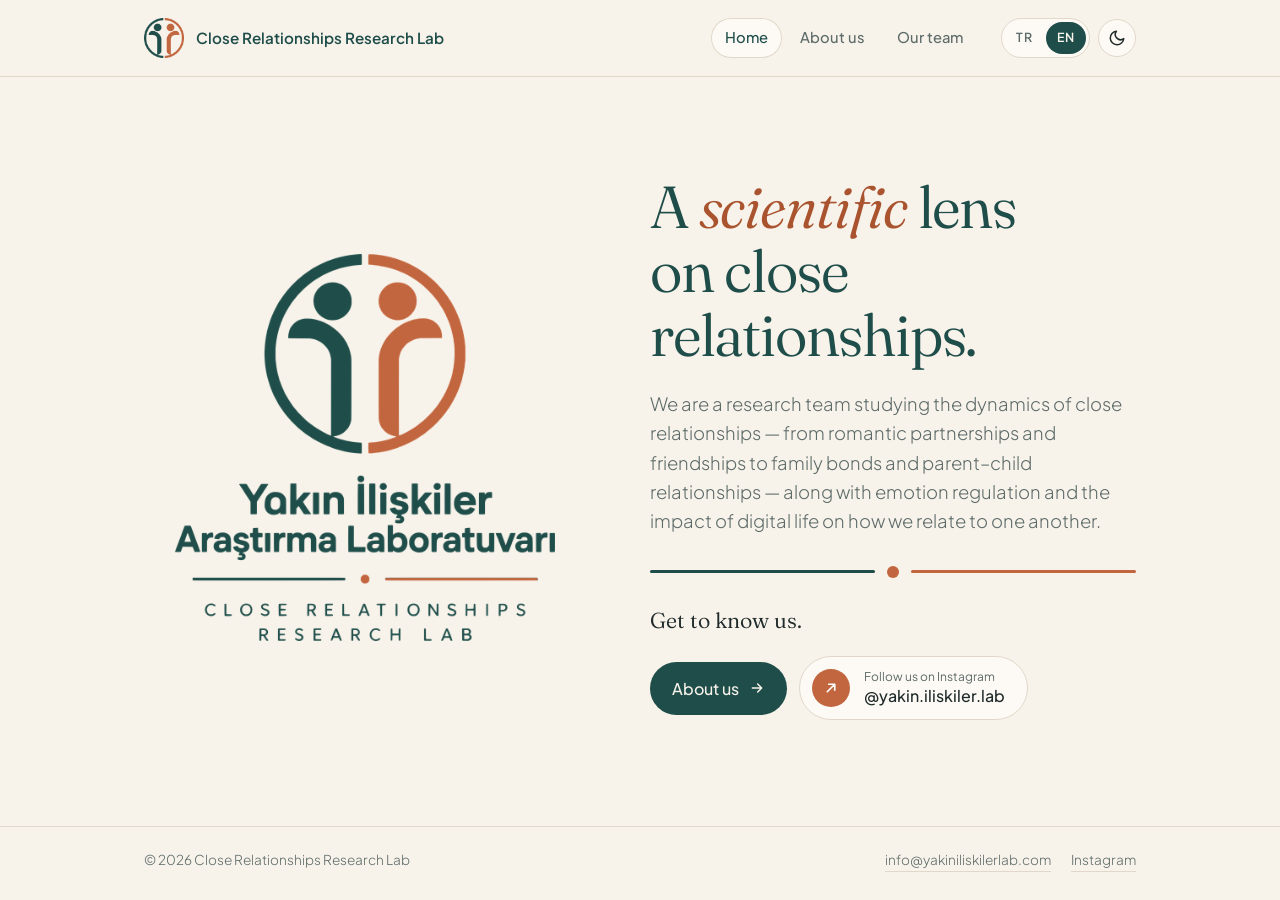
==== index.html @ b5c1ec2b "Add files via upload" ====
<!doctype html>
<html lang="tr"
  data-title-tr="Yakın İlişkiler Araştırma Laboratuvarı"
  data-title-en="Close Relationships Research Lab"
  data-desc-tr="Yakın İlişkiler Araştırma Laboratuvarı — romantik, arkadaşlık ve aile ilişkileri üzerine araştırmalar."
  data-desc-en="Close Relationships Research Lab — research on romantic, friendship and family relationships.">
<head>
<meta charset="utf-8">
<meta name="viewport" content="width=device-width, initial-scale=1">
<title>Yakın İlişkiler Araştırma Laboratuvarı</title>
<meta name="description" content="Yakın İlişkiler Araştırma Laboratuvarı — romantik, arkadaşlık ve aile ilişkileri üzerine araştırmalar.">
<meta name="theme-color" content="#f7f2ea">
<meta property="og:title" content="Yakın İlişkiler Araştırma Laboratuvarı · Close Relationships Research Lab">
<meta property="og:description" content="Yakın ilişkilere bilimsel bir bakış · A scientific lens on close relationships">
<meta property="og:type" content="website">
<meta property="og:url" content="https://yakiniliskilerlab.com/">
<meta property="og:image" content="https://yakiniliskilerlab.com/logo-light.png">
<link rel="canonical" href="https://yakiniliskilerlab.com/">

<!-- Ziyaret sayacı: Cloudflare Web Analytics (çerezsiz) -->
<script type="module" src="https://static.cloudflareinsights.com/beacon.min.js" data-cf-beacon='{"token": "48c4dcce47294892a5597a2c69c73c7a"}'></script>
<link rel="icon" type="image/png" href="favicon.png">
<link rel="apple-touch-icon" href="apple-touch-icon.png">

<!-- Dil ve tema, sayfa çizilmeden önce belirlenir (yanıp sönmeyi önler) -->
<script>
(function () {
  var d = document.documentElement, l, t;
  try { l = localStorage.getItem("lang"); t = localStorage.getItem("theme"); } catch (e) {}
  var q = new URLSearchParams(location.search).get("lang");
  if (q === "tr" || q === "en") l = q;
  if (l !== "tr" && l !== "en") l = /^tr/i.test(navigator.language || "tr") ? "tr" : "en";
  d.lang = l;
  if (t === "light" || t === "dark") d.setAttribute("data-theme", t);
})();
</script>

<link rel="preconnect" href="https://fonts.googleapis.com">
<link rel="preconnect" href="https://fonts.gstatic.com" crossorigin>
<link href="https://fonts.googleapis.com/css2?family=Fraunces:ital,opsz,wght@0,9..144,300..600;1,9..144,300..600&family=Plus+Jakarta+Sans:wght@300;400;500;600&display=swap" rel="stylesheet">
<link rel="stylesheet" href="site.css?v=2026-10-17">
<script src="site.js?v=2026-10-17" defer></script>
</head>
<body>

<header class="site-header">
  <div class="wrap">
    <a class="brand" href="./">
      <img class="logo-light" src="mark-light.png" alt="" width="40" height="40">
      <img class="logo-dark" src="mark-dark.png" alt="" width="40" height="40">
      <span class="brand-text">
        <span data-l="tr">Yakın İlişkiler Araştırma Laboratuvarı</span>
        <span data-l="en">Close Relationships Research Lab</span>
      </span>
    </a>

    <nav class="site-nav" aria-label="Menü">
      <a href="./" aria-current="page"><span data-l="tr">Ana Sayfa</span><span data-l="en">Home</span></a>
      <a href="hakkimizda"><span data-l="tr">Hakkımızda</span><span data-l="en">About us</span></a>
      <a href="ekibimiz"><span data-l="tr">Ekibimiz</span><span data-l="en">Our team</span></a>
    </nav>

    <div class="controls">
      <div class="lang-switch" role="group" aria-label="Dil / Language">
        <button type="button" data-set-lang="tr" aria-pressed="true">TR</button>
        <button type="button" data-set-lang="en" aria-pressed="false">EN</button>
      </div>
      <button type="button" class="icon-btn" id="theme-toggle"
        aria-label="Koyu / açık tema" data-aria-tr="Koyu / açık tema" data-aria-en="Toggle dark / light theme">
        <svg class="icon-moon" viewBox="0 0 24 24" fill="none" stroke="currentColor" stroke-width="2" stroke-linecap="round" stroke-linejoin="round" aria-hidden="true"><path d="M21 12.8A9 9 0 1 1 11.2 3a7 7 0 0 0 9.8 9.8z"/></svg>
        <svg class="icon-sun" viewBox="0 0 24 24" fill="none" stroke="currentColor" stroke-width="2" stroke-linecap="round" aria-hidden="true"><circle cx="12" cy="12" r="4"/><path d="M12 2v2M12 20v2M4.9 4.9l1.4 1.4M17.7 17.7l1.4 1.4M2 12h2M20 12h2M4.9 19.1l1.4-1.4M17.7 6.3l1.4-1.4"/></svg>
      </button>
    </div>
  </div>
</header>

<main class="hero">
  <div class="wrap">
    <div class="hero-logo">
      <img class="logo-light" src="logo-light.png" width="900" height="918"
        alt="Yakın İlişkiler Araştırma Laboratuvarı · Close Relationships Research Lab">
      <img class="logo-dark" src="logo-dark.png" width="900" height="918"
        alt="Yakın İlişkiler Araştırma Laboratuvarı · Close Relationships Research Lab">
    </div>

    <div>
      <h1>
        <span data-l="tr">Yakın ilişkilere<br><em>bilimsel</em> bir bakış.</span>
        <span data-l="en">A <em>scientific</em> lens<br>on close relationships.</span>
      </h1>

      <p class="lead">
        <span data-l="tr">Romantik ilişkilerden arkadaşlıklara, aile ilişkilerinden ebeveyn–çocuk bağına kadar yakın ilişkilerin dinamiklerini; duygu düzenlemeyi ve dijital yaşamın ilişkilerimize etkisini inceleyen bir araştırma ekibiyiz.</span>
        <span data-l="en">We are a research team studying the dynamics of close relationships — from romantic partnerships and friendships to family bonds and parent–child relationships — along with emotion regulation and the impact of digital life on how we relate to one another.</span>
      </p>

      <div class="divider" aria-hidden="true"><span></span></div>

      <p class="soon">
        <span data-l="tr">Bizi daha yakından tanıyın.</span>
        <span data-l="en">Get to know us.</span>
      </p>

      <div class="cta-row">
      <a class="btn" href="hakkimizda">
        <span data-l="tr">Hakkımızda</span><span data-l="en">About us</span>
        <svg viewBox="0 0 24 24" fill="none" stroke="currentColor" stroke-width="2.2" stroke-linecap="round" stroke-linejoin="round" aria-hidden="true"><path d="M5 12h14M13 6l6 6-6 6"/></svg>
      </a>
      <a class="ig" href="https://www.instagram.com/yakin.iliskiler.lab/" target="_blank" rel="noopener">
        <span class="dot">
          <svg viewBox="0 0 24 24" fill="none" stroke="currentColor" stroke-width="2.2" stroke-linecap="round" stroke-linejoin="round" aria-hidden="true"><path d="M7 17 17 7M9 7h8v8"/></svg>
        </span>
        <span>
          <small data-l="tr">Bizi Instagram'da takip edin</small>
          <small data-l="en">Follow us on Instagram</small>
          @yakin.iliskiler.lab
        </span>
      </a>
      </div>
    </div>
  </div>
</main>

<footer class="site-footer">
  <div class="wrap">
    <span>© <span data-year>2026</span>
      <span data-l="tr">Yakın İlişkiler Araştırma Laboratuvarı</span>
      <span data-l="en">Close Relationships Research Lab</span>
    </span>
    <span class="footer-links">
      <a href="mailto:info@yakiniliskilerlab.com">info@yakiniliskilerlab.com</a>
      <a href="https://www.instagram.com/yakin.iliskiler.lab/" target="_blank" rel="noopener">Instagram</a>
    </span>
  </div>
</footer>

</body>
</html>
---- site.css ----
/* ============================================================
   Yakın İlişkiler Araştırma Laboratuvarı — ortak stil dosyası
   Tüm sayfalar bu dosyayı kullanır.
   ============================================================ */

/* ---------- Renk paleti (logo ile uyumlu) ---------- */
:root {
  --teal: #1f4e4a;          /* logo koyu yeşil */
  --terra: #c1663f;         /* logo turuncu */

  --bg: #f7f2ea;            /* krem zemin */
  --surface: #fdfaf5;
  --ink: #1f2b2a;
  --muted: #5d6b69;
  --line: #e2d8ca;
  --accent: var(--terra);
  --accent-ink: #a9542f;    /* metin üzerinde yeterli kontrast için koyu turuncu */
  --brand: var(--teal);
  --on-brand: #f7f2ea;
  color-scheme: light;
}

:root[data-theme="dark"] {
  --bg: #132523;
  --surface: #1a2f2d;
  --ink: #f2ebe1;
  --muted: #a9b8b5;
  --line: #2c4441;
  --accent: #d97a52;
  --accent-ink: #e58c65;
  --brand: #f2ebe1;
  --on-brand: #132523;
  color-scheme: dark;
}

/* ---------- Dil görünürlüğü ---------- */
html[lang="tr"] [data-l="en"],
html[lang="en"] [data-l="tr"] { display: none !important; }

/* ---------- Tema'ya göre logo ---------- */
.logo-dark { display: none; }
:root[data-theme="dark"] .logo-light { display: none; }
:root[data-theme="dark"] .logo-dark { display: block; }

/* ---------- Temel ---------- */
* { box-sizing: border-box; margin: 0; padding: 0; }
html { -webkit-text-size-adjust: 100%; }
body {
  background: var(--bg);
  color: var(--ink);
  font-family: "Plus Jakarta Sans", system-ui, sans-serif;
  font-weight: 300;
  line-height: 1.6;
  min-height: 100vh;
  display: flex;
  flex-direction: column;
  -webkit-font-smoothing: antialiased;
  transition: background-color .25s, color .25s;
}
a { color: inherit; }
img { max-width: 100%; }
:focus-visible { outline: 2px solid var(--accent); outline-offset: 3px; border-radius: 6px; }

.wrap { width: 100%; max-width: 1040px; margin: 0 auto; padding: 0 24px; }

/* ---------- Üst bar ---------- */
.site-header { padding: 18px 0; border-bottom: 1px solid var(--line); }
.site-header .wrap { display: flex; align-items: center; justify-content: space-between; gap: 16px; }
.brand { display: flex; align-items: center; gap: 12px; text-decoration: none; min-width: 0; }
.brand img { width: 40px; height: auto; flex: none; }
.brand-text { font-weight: 600; font-size: .95rem; line-height: 1.2; color: var(--brand); }

.controls { display: flex; align-items: center; gap: 8px; flex: none; }
.lang-switch {
  display: inline-flex; padding: 3px; gap: 2px;
  background: var(--surface); border: 1px solid var(--line); border-radius: 999px;
}
.lang-switch button {
  font: inherit; font-size: .78rem; font-weight: 600; letter-spacing: .06em;
  padding: 6px 11px; border: 0; border-radius: 999px; cursor: pointer;
  background: transparent; color: var(--muted);
}
.lang-switch button[aria-pressed="true"] { background: var(--brand); color: var(--on-brand); }
.icon-btn {
  width: 38px; height: 38px; display: grid; place-items: center;
  background: var(--surface); border: 1px solid var(--line); border-radius: 50%;
  color: var(--ink); cursor: pointer;
}
.icon-btn:hover, .lang-switch button:hover:not([aria-pressed="true"]) { color: var(--accent-ink); }
.icon-btn svg { width: 18px; height: 18px; }
.icon-sun { display: none; }
:root[data-theme="dark"] .icon-sun { display: block; }
:root[data-theme="dark"] .icon-moon { display: none; }

/* ---------- Ana içerik: yakında ---------- */
.hero { flex: 1; display: flex; align-items: center; padding: 64px 0 72px; }
.hero .wrap { display: grid; grid-template-columns: minmax(0, 1fr) minmax(0, 1.1fr); gap: 64px; align-items: center; }
.hero-logo { display: flex; justify-content: center; }
.hero-logo img { width: 100%; max-width: 380px; height: auto; }

.eyebrow {
  display: inline-flex; align-items: center; gap: 10px;
  font-size: .76rem; font-weight: 600; text-transform: uppercase; letter-spacing: .14em;
  color: var(--accent-ink); margin-bottom: 22px;
}
.eyebrow::before {
  content: ""; width: 8px; height: 8px; border-radius: 50%; background: var(--accent);
  animation: pulse 2.4s ease-in-out infinite;
}
@keyframes pulse { 0%,100% { opacity: 1; transform: scale(1); } 50% { opacity: .35; transform: scale(.7); } }

h1 {
  font-family: "Fraunces", Georgia, serif; font-weight: 350;
  font-size: clamp(2.2rem, 5.2vw, 3.7rem); line-height: 1.08; letter-spacing: -.02em;
  color: var(--brand); margin-bottom: 22px;
}
h1 em { font-style: italic; font-weight: 350; color: var(--accent-ink); }
.lead { font-weight: 300; font-size: clamp(1rem, 1.8vw, 1.15rem); color: var(--muted); max-width: 520px; margin-bottom: 30px; }

.divider { display: flex; align-items: center; gap: 12px; max-width: 520px; margin-bottom: 26px; }
.divider::before, .divider::after { content: ""; flex: 1; height: 3px; border-radius: 3px; }
.divider::before { background: var(--brand); }
.divider::after { background: var(--accent); }
.divider span { width: 12px; height: 12px; border-radius: 50%; background: var(--accent); }

.soon { font-family: "Fraunces", Georgia, serif; font-weight: 350; font-size: 1.35rem; color: var(--ink); margin-bottom: 18px; }

.ig {
  display: inline-flex; align-items: center; gap: 14px;
  padding: 12px 22px 12px 12px;
  background: var(--surface); border: 1px solid var(--line); border-radius: 999px;
  text-decoration: none; font-weight: 500;
  transition: border-color .2s, transform .2s;
}
.ig:hover { border-color: var(--accent); transform: translateY(-2px); }
.ig .dot {
  width: 38px; height: 38px; border-radius: 50%; flex: none;
  background: var(--accent); color: #fff; display: grid; place-items: center;
}
.ig .dot svg { width: 18px; height: 18px; }
.ig small { display: block; font-size: .75rem; font-weight: 400; color: var(--muted); line-height: 1.2; }
.ig > span:last-child { line-height: 1.35; }

/* ---------- Alt bilgi ---------- */
.site-footer { border-top: 1px solid var(--line); padding: 22px 0 28px; font-size: .85rem; color: var(--muted); }
.site-footer .wrap { display: flex; justify-content: space-between; gap: 12px; flex-wrap: wrap; }

/* ---------- Mobil ---------- */
@media (max-width: 760px) {
  .hero { padding: 40px 0 56px; }
  .hero .wrap { grid-template-columns: 1fr; gap: 36px; text-align: center; }
  .hero-logo img { max-width: 240px; }
  .lead, .divider { margin-left: auto; margin-right: auto; }
}
@media (max-width: 520px) {
  .wrap { padding: 0 16px; }
  .brand-text { display: none; }
}
@media (prefers-reduced-motion: reduce) {
  *, *::before { animation: none !important; transition: none !important; }
}

/* ============================================================
   Üst menü
   ============================================================ */
.site-nav { display: flex; gap: 4px; margin-left: auto; margin-right: 8px; }
.site-nav a {
  text-decoration: none; font-size: .92rem; font-weight: 500;
  padding: 8px 14px; border-radius: 999px; color: var(--muted);
  transition: color .2s, background-color .2s;
}
.site-nav a:hover { color: var(--brand); }
.site-nav a[aria-current="page"] { color: var(--brand); background: var(--surface); box-shadow: inset 0 0 0 1px var(--line); }

@media (max-width: 760px) {
  .site-header { padding: 14px 0 0; }
  .site-header .wrap { flex-wrap: wrap; row-gap: 10px; }
  .site-nav {
    order: 3; width: 100%; margin: 0; padding: 6px 0 8px;
    border-top: 1px solid var(--line); overflow-x: auto; gap: 2px;
  }
  .site-nav a { padding: 8px 12px; white-space: nowrap; }
}

/* ============================================================
   Ana sayfa — düğme satırı
   ============================================================ */
.cta-row { display: flex; flex-wrap: wrap; gap: 12px; align-items: center; }
.btn {
  display: inline-flex; align-items: center; gap: 10px;
  padding: 14px 22px; border-radius: 999px; text-decoration: none;
  font-weight: 500; background: var(--brand); color: var(--on-brand);
  transition: transform .2s, opacity .2s;
}
.btn:hover { transform: translateY(-2px); opacity: .92; }
.btn svg { width: 16px; height: 16px; }
@media (max-width: 760px) { .cta-row { justify-content: center; } }

/* ============================================================
   İç sayfalar (Hakkımızda vb.)
   ============================================================ */
.page { flex: 1; }
.page-hero { padding: 72px 0 56px; border-bottom: 1px solid var(--line); }
.page-hero h1 { max-width: 820px; font-size: clamp(2rem, 4.6vw, 3.3rem); }
.page-hero .lead { max-width: 640px; margin-bottom: 0; }

.section { padding: 72px 0; border-bottom: 1px solid var(--line); }
.section:last-of-type { border-bottom: 0; }
.section-head { max-width: 640px; margin-bottom: 36px; }
.section-head .eyebrow { margin-bottom: 12px; }
.section-head .eyebrow::before { animation: none; }
h2 {
  font-family: "Fraunces", Georgia, serif; font-weight: 400;
  font-size: clamp(1.6rem, 3.2vw, 2.3rem); line-height: 1.15; letter-spacing: -.01em;
  color: var(--brand);
}
h2 em { font-style: italic; color: var(--accent-ink); }
h3 { font-size: 1.02rem; font-weight: 600; color: var(--brand); margin-bottom: 6px; line-height: 1.35; }
.prose p { font-size: 1.05rem; color: var(--ink); margin-bottom: 1.1em; max-width: 680px; }
.prose p:last-child { margin-bottom: 0; }
.prose strong { font-weight: 600; color: var(--brand); }

/* Laboratuvar hakkında: metin + künye */
.split { display: grid; grid-template-columns: minmax(0, 1.5fr) minmax(0, 1fr); gap: 56px; align-items: start; }
.facts {
  background: var(--surface); border: 1px solid var(--line); border-radius: 20px;
  padding: 8px 24px;
}
.facts div { padding: 16px 0; border-bottom: 1px solid var(--line); }
.facts div:last-child { border-bottom: 0; }
.facts dt { font-size: .74rem; font-weight: 600; text-transform: uppercase; letter-spacing: .12em; color: var(--accent-ink); margin-bottom: 4px; }
.facts dd { font-size: .98rem; color: var(--ink); line-height: 1.5; }

/* Amblem */
.emblem { display: grid; grid-template-columns: 220px minmax(0, 1fr); gap: 56px; align-items: center; }
.emblem-img img { width: 100%; height: auto; }

/* Kart ızgarası */
.grid { display: grid; gap: 16px; grid-template-columns: repeat(auto-fill, minmax(230px, 1fr)); }
.card {
  background: var(--surface); border: 1px solid var(--line); border-radius: 18px;
  padding: 22px 22px 24px;
}
.card p { font-size: .94rem; color: var(--muted); line-height: 1.55; }
.card .num {
  display: inline-grid; place-items: center; width: 30px; height: 30px; border-radius: 50%;
  font-size: .8rem; font-weight: 600; margin-bottom: 14px;
  background: var(--bg); color: var(--accent-ink); box-shadow: inset 0 0 0 1px var(--line);
}
.grid.values { grid-template-columns: repeat(6, minmax(0, 1fr)); }
.grid.values > * { grid-column: span 2; }
.grid.values > :nth-child(n+4) { grid-column: span 3; }
@media (max-width: 860px) {
  .grid.values { grid-template-columns: 1fr; }
  .grid.values > *, .grid.values > :nth-child(n+4) { grid-column: auto; }
}
.card.value { border-top: 3px solid var(--accent); }
.card.value:nth-child(even) { border-top-color: var(--brand); }

/* Yaklaşım listesi */
.approach { display: grid; grid-template-columns: repeat(2, minmax(0, 1fr)); gap: 0 48px; }
.approach > div { padding: 22px 0; border-top: 1px solid var(--line); }
.approach p { color: var(--muted); font-size: .98rem; }

/* Yol haritası */
.timeline { display: grid; grid-template-columns: repeat(3, minmax(0, 1fr)); gap: 16px; counter-reset: step; }
.timeline > div { position: relative; padding-top: 30px; }
.timeline > div::before {
  content: ""; position: absolute; top: 7px; left: 0; right: -16px; height: 3px; border-radius: 3px;
  background: var(--line);
}
.timeline > div:first-child::before { background: var(--brand); }
.timeline > div::after {
  content: ""; position: absolute; top: 0; left: 0; width: 17px; height: 17px; border-radius: 50%;
  background: var(--bg); box-shadow: inset 0 0 0 3px var(--accent);
}
.timeline > div:first-child::after { background: var(--accent); }
.timeline > div:last-child::before { right: 0; }
.timeline .when { font-size: .74rem; font-weight: 600; text-transform: uppercase; letter-spacing: .12em; color: var(--accent-ink); margin-bottom: 6px; }
.timeline p { color: var(--muted); font-size: .96rem; }

/* Kapanış */
.closing {
  background: var(--brand); color: var(--on-brand); border-radius: 24px;
  padding: 48px; display: flex; justify-content: space-between; align-items: center; gap: 32px; flex-wrap: wrap;
}
.closing h2 { color: var(--on-brand); margin-bottom: 8px; }
.closing p { opacity: .8; max-width: 520px; }
.closing .ig { background: var(--on-brand); color: var(--brand); border-color: transparent; }
.closing .ig small { color: var(--brand); opacity: .7; }

@media (max-width: 860px) {
  .split, .emblem { grid-template-columns: 1fr; gap: 32px; }
  .emblem-img { max-width: 160px; }
  .approach { grid-template-columns: 1fr; }
  .timeline { grid-template-columns: 1fr; gap: 28px; }
  .timeline > div::before { display: none; }
}
@media (max-width: 520px) {
  .page-hero { padding: 48px 0 40px; }
  .section { padding: 52px 0; }
  .closing { padding: 32px 24px; }
}

/* İletişim bağlantıları */
.footer-links { display: flex; gap: 20px; flex-wrap: wrap; }
.footer-links a, .facts a { text-decoration: none; border-bottom: 1px solid var(--line); }
.footer-links a:hover, .facts a:hover { color: var(--accent-ink); border-bottom-color: var(--accent); }
.closing-links { display: flex; flex-direction: column; gap: 12px; }
.closing-links .ig { width: 100%; }

/* "Yakında" tipi iç sayfalar (Ekibimiz vb.) */
.soon-page { display: flex; align-items: center; }
.soon-wrap { width: 100%; padding: 88px 0 96px; }
.soon-card { max-width: 620px; margin: 0 auto; text-align: center; }
.soon-card img { width: 96px; height: auto; margin: 0 auto 28px; }
.soon-card .logo-light { display: block; }
.soon-card .eyebrow { display: flex; justify-content: center; }
.soon-card .lead, .soon-card .divider { margin-left: auto; margin-right: auto; }
.soon-card .cta-row { justify-content: center; }
@media (max-width: 520px) { .soon-wrap { padding: 56px 0 64px; } }
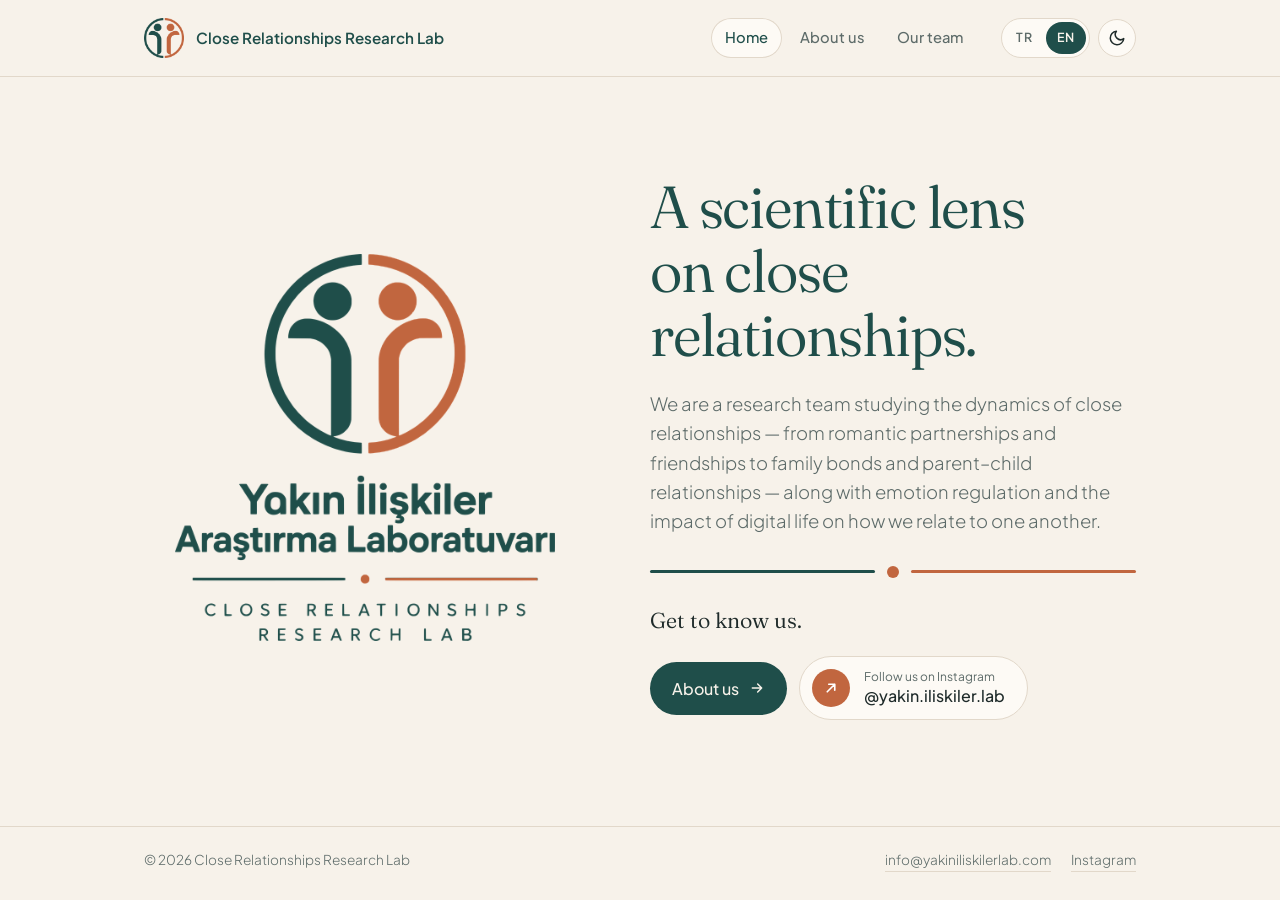
==== commit 4e1cd3e7: "Add files via upload" ====
--- a/index.html
+++ b/index.html
@@ -38,8 +38,8 @@
 <link rel="preconnect" href="https://fonts.googleapis.com">
 <link rel="preconnect" href="https://fonts.gstatic.com" crossorigin>
 <link href="https://fonts.googleapis.com/css2?family=Fraunces:ital,opsz,wght@0,9..144,300..600;1,9..144,300..600&family=Plus+Jakarta+Sans:wght@300;400;500;600&display=swap" rel="stylesheet">
-<link rel="stylesheet" href="site.css?v=2026-10-17">
-<script src="site.js?v=2026-10-17" defer></script>
+<link rel="stylesheet" href="site.css?v=2026-10-22">
+<script src="site.js?v=2026-10-22" defer></script>
 </head>
 <body>
 
--- a/site.css
+++ b/site.css
@@ -114,7 +114,7 @@
   font-size: clamp(2.2rem, 5.2vw, 3.7rem); line-height: 1.08; letter-spacing: -.02em;
   color: var(--brand); margin-bottom: 22px;
 }
-h1 em { font-style: italic; font-weight: 350; color: var(--accent-ink); }
+h1 em { font-style: normal; font-weight: inherit; color: inherit; }
 .lead { font-weight: 300; font-size: clamp(1rem, 1.8vw, 1.15rem); color: var(--muted); max-width: 520px; margin-bottom: 30px; }
 
 .divider { display: flex; align-items: center; gap: 12px; max-width: 520px; margin-bottom: 26px; }
@@ -214,7 +214,7 @@
   font-size: clamp(1.6rem, 3.2vw, 2.3rem); line-height: 1.15; letter-spacing: -.01em;
   color: var(--brand);
 }
-h2 em { font-style: italic; color: var(--accent-ink); }
+h2 em { font-style: normal; font-weight: inherit; color: inherit; }
 h3 { font-size: 1.02rem; font-weight: 600; color: var(--brand); margin-bottom: 6px; line-height: 1.35; }
 .prose p { font-size: 1.05rem; color: var(--ink); margin-bottom: 1.1em; max-width: 680px; }
 .prose p:last-child { margin-bottom: 0; }
@@ -319,3 +319,107 @@
 .soon-card .lead, .soon-card .divider { margin-left: auto; margin-right: auto; }
 .soon-card .cta-row { justify-content: center; }
 @media (max-width: 520px) { .soon-wrap { padding: 56px 0 64px; } }
+
+/* Ekibimiz: kişi kartı */
+.person { display: grid; grid-template-columns: minmax(0, 380px) minmax(0, 1fr); gap: 56px; align-items: center; }
+.person-photo img {
+  width: 100%; height: auto; display: block; border-radius: 24px;
+  aspect-ratio: 4 / 5; object-fit: cover; background: var(--surface);
+  box-shadow: 0 0 0 1px var(--line);
+}
+.person-role { font-size: .76rem; font-weight: 600; text-transform: uppercase; letter-spacing: .14em; color: var(--accent-ink); margin-bottom: 18px; }
+.person-title { font-size: 1rem; color: var(--muted); margin-bottom: 4px; }
+.person-name { font-size: clamp(2.2rem, 4.6vw, 3.4rem); line-height: 1.05; margin-bottom: 24px; }
+.person .divider { max-width: 360px; }
+
+/* Ekibimiz: yakında kutusu */
+.team-soon {
+  max-width: 680px; margin: 0 auto; text-align: center;
+  border: 1.5px dashed var(--line); border-radius: 24px; padding: 48px 32px;
+}
+.team-soon img { width: 64px; height: auto; margin: 0 auto 20px; }
+.team-soon .logo-light { display: block; }
+.team-soon h2 { margin-bottom: 12px; }
+.team-soon p { color: var(--muted); max-width: 480px; margin: 0 auto 24px; }
+
+@media (max-width: 860px) {
+  .person { grid-template-columns: 1fr; gap: 32px; }
+  .person-photo { max-width: 380px; }
+}
+@media (max-width: 520px) { .team-soon { padding: 36px 20px; } }
+
+/* Ekibimiz: direktör yardımcıları */
+.deputies { display: grid; grid-template-columns: repeat(2, minmax(0, 1fr)); gap: 20px; }
+.deputy {
+  display: grid; grid-template-columns: 160px minmax(0, 1fr); gap: 24px; align-items: center;
+  background: var(--surface); border: 1px solid var(--line); border-radius: 22px; padding: 20px;
+}
+.deputy-photo {
+  aspect-ratio: 4 / 5; border-radius: 16px; background: var(--bg); box-shadow: inset 0 0 0 1px var(--line);
+  display: grid; place-items: center; overflow: hidden;
+}
+.deputy-photo img { width: 46%; height: auto; opacity: .55; }
+.deputy-photo .logo-light { display: block; }
+.deputy .person-role { margin-bottom: 8px; }
+.deputy-name { font-family: "Fraunces", Georgia, serif; font-weight: 400; font-size: 1.6rem; color: var(--brand); line-height: 1.15; margin-bottom: 10px; }
+.deputy-bio { color: var(--muted); font-size: .95rem; }
+
+/* Ekibimiz: 3'lü üye ızgarası */
+.members { display: flex; flex-wrap: wrap; justify-content: center; gap: 28px 24px; }
+.member { width: calc((100% - 48px) / 3); }
+.member img {
+  width: 100%; height: auto; display: block; aspect-ratio: 4 / 5; object-fit: cover;
+  border-radius: 18px; box-shadow: 0 0 0 1px var(--line); margin-bottom: 16px; background: var(--surface);
+}
+.member-title { font-size: .86rem; color: var(--muted); margin-bottom: 2px; }
+.member-name { font-family: "Fraunces", Georgia, serif; font-weight: 400; font-size: 1.45rem; color: var(--brand); margin-bottom: 6px; }
+.member-focus { font-size: .92rem; color: var(--accent-ink); line-height: 1.45; margin-bottom: 10px; }
+.member details summary {
+  cursor: pointer; list-style: none; font-size: .86rem; font-weight: 500; color: var(--brand);
+  display: inline-flex; align-items: center; gap: 6px; border-bottom: 1px solid var(--line); padding-bottom: 2px;
+}
+.member details summary::-webkit-details-marker { display: none; }
+.member details summary::after { content: "+"; font-weight: 600; color: var(--accent-ink); }
+.member details[open] summary::after { content: "−"; }
+.member details p { margin-top: 10px; font-size: .93rem; color: var(--muted); line-height: 1.6; }
+
+@media (max-width: 860px) {
+  .deputies { grid-template-columns: 1fr; }
+  .member { width: calc((100% - 24px) / 2); }
+}
+@media (max-width: 520px) {
+  .deputy { grid-template-columns: 110px minmax(0, 1fr); gap: 16px; padding: 14px; }
+  .members { gap: 24px 14px; }
+  .member { width: calc((100% - 14px) / 2); }
+  .member-name { font-size: 1.15rem; }
+  .member-focus { font-size: .84rem; }
+}
+
+
+.member-ph {
+  aspect-ratio: 4 / 5; border-radius: 18px; margin-bottom: 16px; display: grid; place-items: center;
+  background: var(--surface); border: 1.5px dashed var(--line);
+}
+.member .member-ph img { width: 30%; height: auto; opacity: .45; aspect-ratio: auto; box-shadow: none; border-radius: 0; margin: 0; background: none; }
+.member .member-ph .logo-light { display: block; }
+.member .member-ph .logo-dark { display: none; }
+:root[data-theme="dark"] .member .member-ph .logo-light { display: none; }
+:root[data-theme="dark"] .member .member-ph .logo-dark { display: block; }
+.member.pending .member-focus { color: var(--muted); }
+
+/* Direktör yardımcısı: fotoğraflı kart */
+.deputy { align-items: start; }
+.deputy-photo.has-img { background: none; box-shadow: 0 0 0 1px var(--line); }
+.deputy-photo.has-img img { width: 100%; height: 100%; object-fit: cover; opacity: 1; display: block; }
+.deputy .member-focus { margin-top: -2px; }
+.deputy details summary {
+  cursor: pointer; list-style: none; font-size: .86rem; font-weight: 500; color: var(--brand);
+  display: inline-flex; align-items: center; gap: 6px; border-bottom: 1px solid var(--line); padding-bottom: 2px;
+}
+.deputy details summary::-webkit-details-marker { display: none; }
+.deputy details summary::after { content: "+"; font-weight: 600; color: var(--accent-ink); }
+.deputy details[open] summary::after { content: "−"; }
+.deputy details p { margin-top: 10px; font-size: .93rem; color: var(--muted); line-height: 1.6; }
+
+/* Üye kartı üstündeki rol etiketi (direktör yardımcıları) */
+.member-role { font-size: .72rem; font-weight: 600; text-transform: uppercase; letter-spacing: .14em; color: var(--accent-ink); margin-bottom: 6px; }
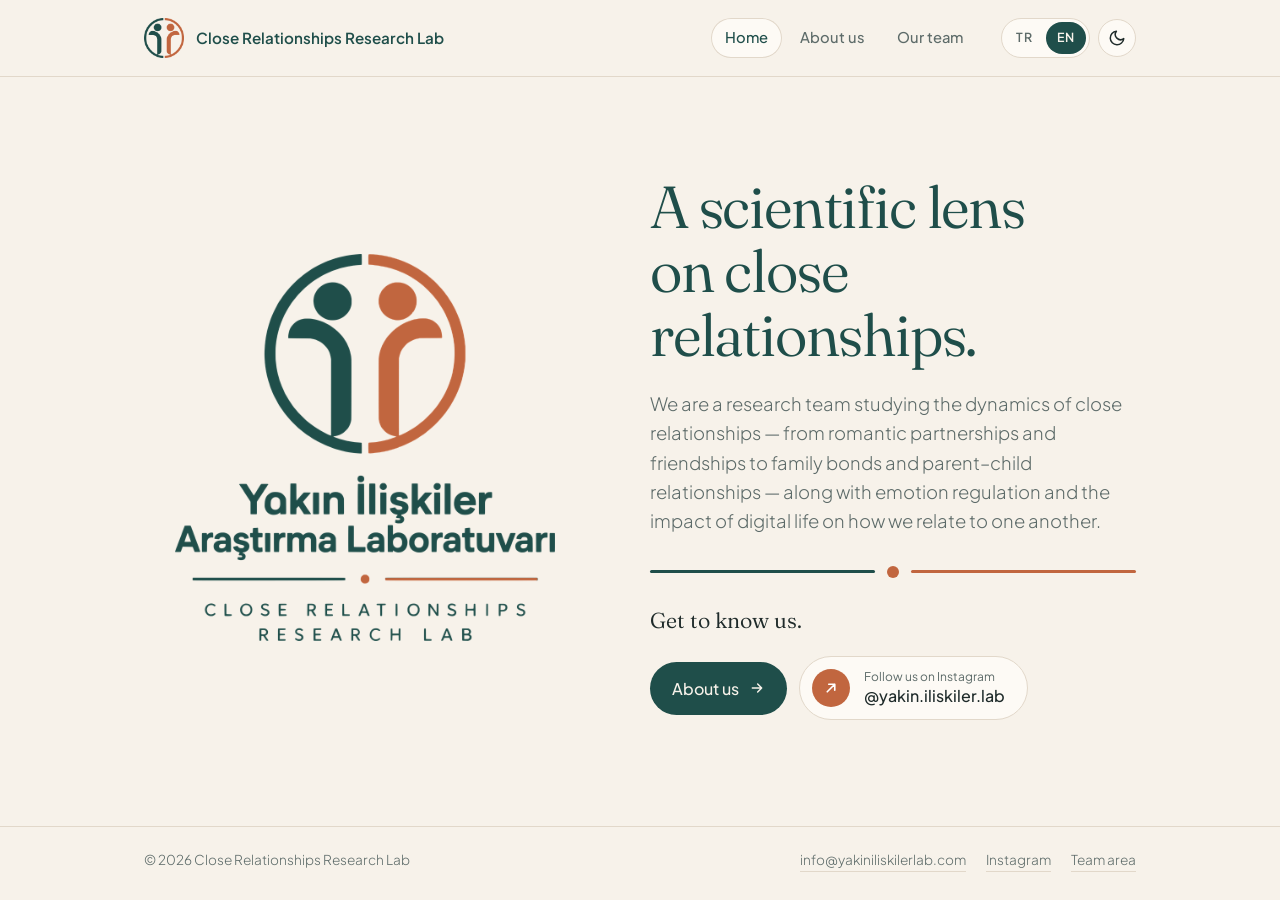
==== commit 3639ea3b: "Fikir Havuzu: giriş korumalı ekip alanı ekle Araştırmacıların teknik terim kaygısı olmadan fikir pay" ====
--- a/index.html
+++ b/index.html
@@ -130,6 +130,7 @@
     <span class="footer-links">
       <a href="mailto:info@yakiniliskilerlab.com">info@yakiniliskilerlab.com</a>
       <a href="https://www.instagram.com/yakin.iliskiler.lab/" target="_blank" rel="noopener">Instagram</a>
+      <a href="fikir-havuzu"><span data-l="tr">Ekip alanı</span><span data-l="en">Team area</span></a>
     </span>
   </div>
 </footer>
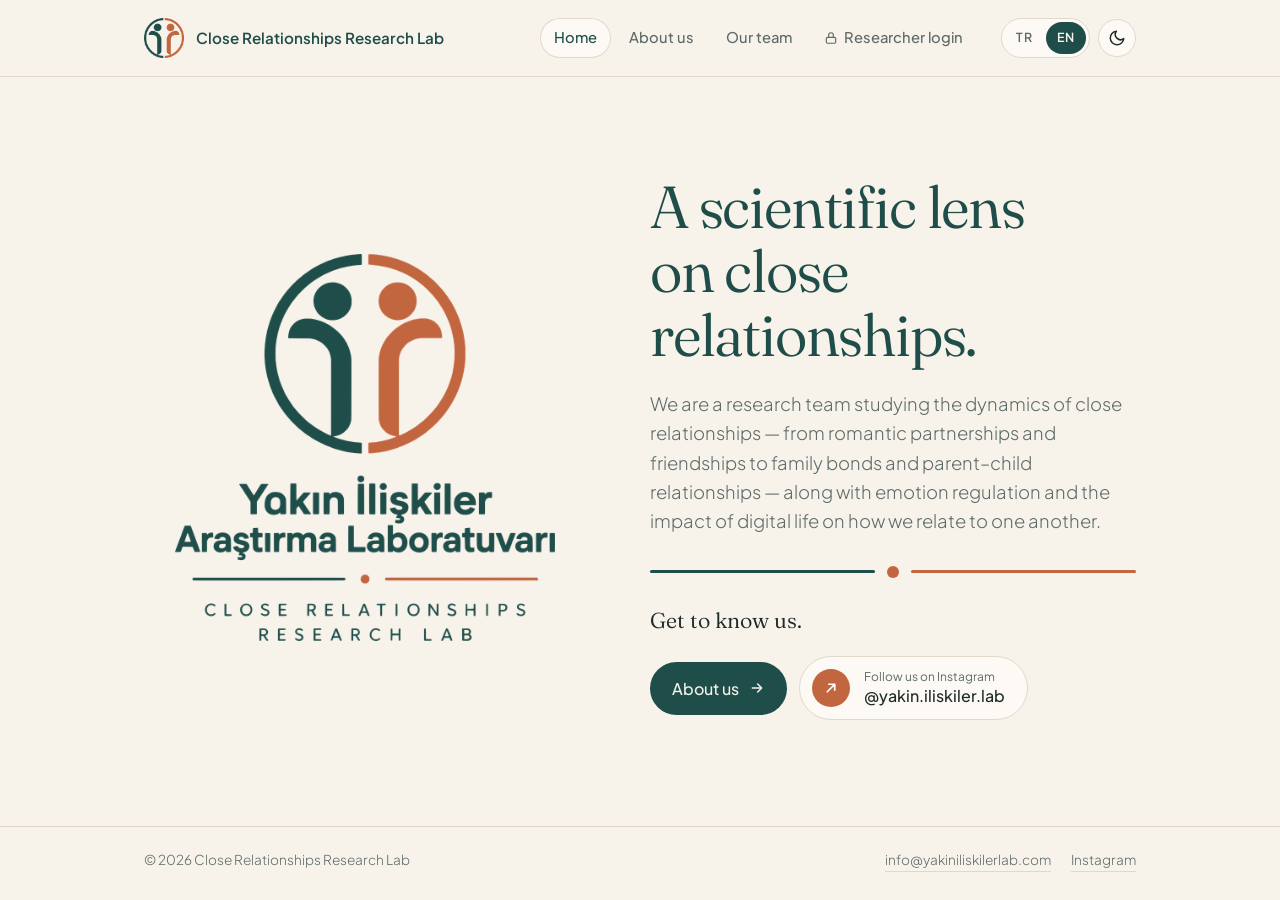
==== commit 8d402eff: "Üst menüye Araştırmacı Girişi sekmesi; Fikir Havuzu başlığını sadeleştir Co-Authored-By: Claude Opus" ====
--- a/index.html
+++ b/index.html
@@ -58,6 +58,7 @@
       <a href="./" aria-current="page"><span data-l="tr">Ana Sayfa</span><span data-l="en">Home</span></a>
       <a href="hakkimizda"><span data-l="tr">Hakkımızda</span><span data-l="en">About us</span></a>
       <a href="ekibimiz"><span data-l="tr">Ekibimiz</span><span data-l="en">Our team</span></a>
+      <a href="fikir-havuzu"><svg viewBox="0 0 24 24" width="14" height="14" fill="none" stroke="currentColor" stroke-width="2" stroke-linecap="round" stroke-linejoin="round" aria-hidden="true" style="vertical-align:-2px;margin-right:6px"><rect x="4" y="11" width="16" height="10" rx="2"/><path d="M8 11V7a4 4 0 0 1 8 0v4"/></svg><span data-l="tr">Araştırmacı Girişi</span><span data-l="en">Researcher login</span></a>
     </nav>
 
     <div class="controls">
@@ -130,7 +131,6 @@
     <span class="footer-links">
       <a href="mailto:info@yakiniliskilerlab.com">info@yakiniliskilerlab.com</a>
       <a href="https://www.instagram.com/yakin.iliskiler.lab/" target="_blank" rel="noopener">Instagram</a>
-      <a href="fikir-havuzu"><span data-l="tr">Ekip alanı</span><span data-l="en">Team area</span></a>
     </span>
   </div>
 </footer>
